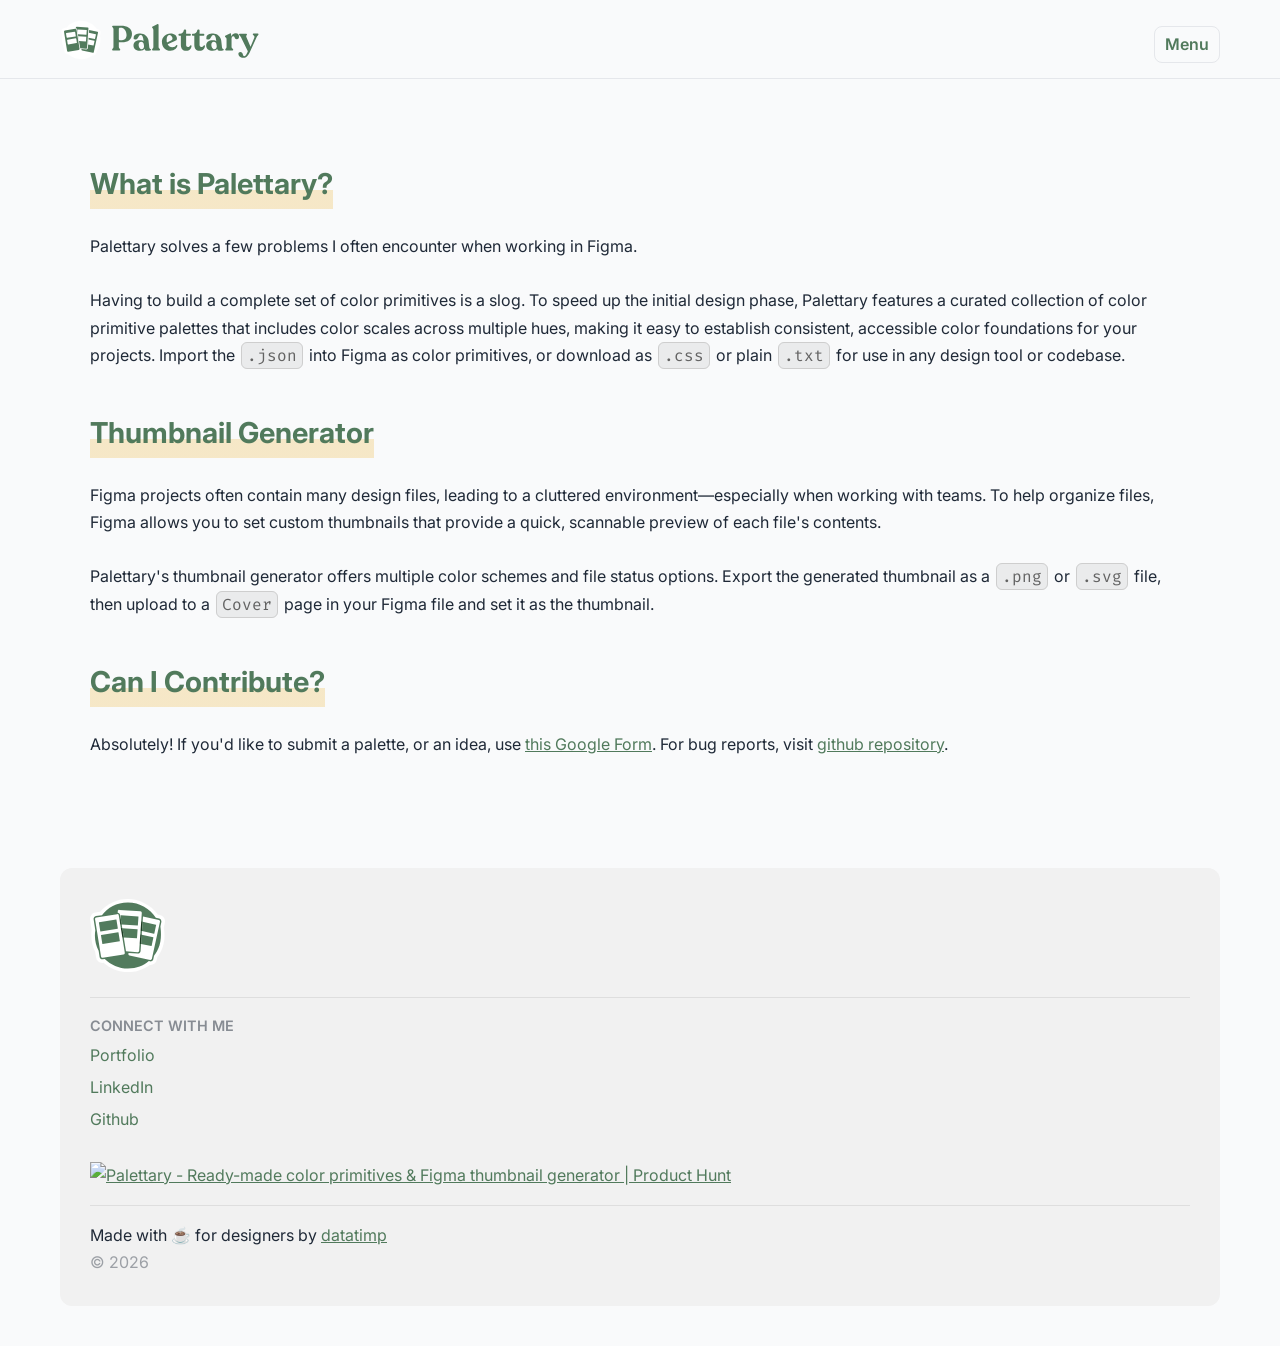
==== about.html @ 21e0adbf "menu visual changes" ====
<!DOCTYPE html>
<html lang="en">

<head>
    <!-- Google tag (gtag.js) -->
    <script async src="https://www.googletagmanager.com/gtag/js?id=G-CN30ZXQHMQ"></script>
    <script>
        window.dataLayer = window.dataLayer || [];
        function gtag() { dataLayer.push(arguments); }
        gtag('js', new Date());

        gtag('config', 'G-CN30ZXQHMQ');
    </script>
    <meta charset="UTF-8">
    <meta name="viewport" content="width=device-width, initial-scale=1.0">
    <title>Palettary - Color Primitives & Figma Thumbnail Generator</title>
    <link rel="stylesheet" href="src/css/about.css">
    <link rel="shortcut icon" type="image/png" href="src/assets/images/favicon.png">
</head>

<body>
    <header>
        <div class="container">
            <a href="https://datatimp.github.io/palettary"><img
                    src="src/assets/images/palettary-wordmark-brand-primary1b.svg"></a>
            <nav class="header-nav">
                <div class="nav-menu">
                    <span class="nav-trigger">
                        <span class="menu-text">Menu</span>
                        <span class="hamburger-icon">
                            <span></span>
                            <span></span>
                            <span></span>
                        </span>
                    </span>
                    <div class="nav-overlay"></div>
                    <div class="nav-dropdown">
                        <div class="nav-logo-wrapper">
                            <img src="src/assets/images/palettary-logo-brand-primary-square.svg" alt="Palettary Logo"
                                class="nav-logo">
                        </div>
                        <a href="index.html">Color Primitives</a>
                        <a href="figthumb.html">Thumbnail Generator</a>
                       <a href="https://www.figma.com/community/file/1599213625577905854/handoff-toolset"
                            target="_blank">Handoff
                            Toolset<svg class="external-link-icon" aria-hidden="true" focusable="false"
                                xmlns="http://www.w3.org/2000/svg" viewBox="0 0 18 18">
                                <path
                                    d="M0 14.75V4.75C0 4.02065 0.289939 3.32139 0.805664 2.80566C1.32139 2.28994 2.02065 2 2.75 2H8.75C9.16421 2 9.5 2.33579 9.5 2.75C9.5 3.16421 9.16421 3.5 8.75 3.5H2.75C2.41848 3.5 2.10063 3.63179 1.86621 3.86621C1.63179 4.10063 1.5 4.41848 1.5 4.75V14.75C1.5 15.0815 1.63179 15.3994 1.86621 15.6338C2.10063 15.8682 2.41848 16 2.75 16H12.75C13.0815 16 13.3994 15.8682 13.6338 15.6338C13.8682 15.3994 14 15.0815 14 14.75V8.75C14 8.33579 14.3358 8 14.75 8C15.1642 8 15.5 8.33579 15.5 8.75V14.75C15.5 15.4793 15.2101 16.1786 14.6943 16.6943C14.1786 17.2101 13.4793 17.5 12.75 17.5H2.75C2.02065 17.5 1.32139 17.2101 0.805664 16.6943C0.289939 16.1786 0 15.4793 0 14.75ZM17.5 5.75C17.5 6.16421 17.1642 6.5 16.75 6.5C16.3358 6.5 16 6.16421 16 5.75V2.56055L8.28027 10.2803C7.98738 10.5732 7.51262 10.5732 7.21973 10.2803C6.92683 9.98738 6.92683 9.51262 7.21973 9.21973L14.9395 1.5H11.75C11.3358 1.5 11 1.16421 11 0.75C11 0.335786 11.3358 0 11.75 0H16.75C17.1642 0 17.5 0.335786 17.5 0.75V5.75Z"
                                    />
                            </svg></a>
                        <a href="about.html">About</a>
                    </div>
                </div>
            </nav>
        </div>
    </header>

    <main class="container">

        <!--About Section-->
        <section class="about-section">
            <div class="about-wrapper">
                <div class="about-heading">
                    <h2 class="highlight-gold">What is Palettary?</h2>
                </div>
                <div class="about-body">
                    <p>Palettary solves a few problems I often encounter when working in Figma.</p>
                    <br />
                    <p>Having to build a complete set of color primitives is a slog. To speed up the initial design
                        phase, Palettary features a curated collection of color primitive palettes that includes color
                        scales across multiple hues, making it easy to establish consistent, accessible color
                        foundations for your projects.
                        Import the <code>.json</code> into Figma as color primitives, or download as <code>.css</code>
                        or plain <code>.txt</code> for use in any design tool or codebase.</p>
                </div>
                <div class="about-heading">
                    <h2 class="highlight-gold">Thumbnail Generator</h2>
                </div>
                <div class="about-body">
                    <p>Figma projects often contain many design files, leading to a cluttered environment—especially
                        when working with teams. To help organize files, Figma allows you to set custom thumbnails that
                        provide a quick, scannable preview of each file's contents.</p>
                    <br>
                    <p>Palettary's thumbnail generator offers multiple color schemes and file status options. Export the
                        generated thumbnail as a <code>.png</code> or <code>.svg</code> file, then upload to a
                        <code>Cover</code> page in your Figma file and set it as the thumbnail.
                    </p>
                </div>
                <div class="about-heading">
                    <h2 class="highlight-gold">Can I Contribute?</h2>
                </div>
                <div class="about-body">
                    <p>Absolutely! If you'd like to submit a palette, or an idea, use <a
                            href="https://forms.gle/xqpEMTbqkQMFyp1v6">this Google Form</a>. For bug reports, visit <a
                            href="https://github.com/datatimp/palettary">github repository</a>.

                    </p>
                </div>
            </div>
            </div>
        </section>

        <!--Footer Section-->
        <footer>
            <a href="#top"><img src="src/assets/images/palettary-logo-brand-primary-square.svg"></a>
            <div class="divider"></div>
            <div class="footer-cols">
                <div class="footer-col">
                    <div class="footer-col-head">
                        CONNECT WITH ME
                    </div>
                    <a class="footer-col-item" href="https://datatimp.github.io">Portfolio</a>
                    <a class="footer-col-item" href="https://www.linkedin.com/in/timothypevey/">LinkedIn</a>
                    <a class="footer-col-item" href="https://www.github.com/datatimp">Github</a>
                    <br />
                    <a href="https://www.producthunt.com/products/palettary?utm_source=badge-follow&utm_medium=badge&utm_source=badge-palettary"
                        target="_blank"><img
                            src="https://api.producthunt.com/widgets/embed-image/v1/follow.svg?product_id=1149439&theme=neutral"
                            alt="Palettary - Ready&#0045;made&#0032;color&#0032;primitives&#0032;&#0038;&#0032;Figma&#0032;thumbnail&#0032;generator | Product Hunt"
                            style="width: 250px; height: 54px;" width="250" height="54" /></a>
                </div>
            </div>
            <div class="divider"></div>
            <div class="authorship-data">
                <p>Made with ☕ for designers by <a href="https://datatimp.github.io">datatimp</a></p>
                <small style="opacity: 40%;">© 2026</small>
            </div>
        </footer>

    </main>

    <script src="src/js/common.js"></script>
</body>

</html>
---- src/css/about.css ----
/* Pull in common stylesheet */
@import url("common.css");

/*About Section*/
.about-section {
    margin-top: 40px;
    margin-bottom: 40px;
}

.about-wrapper {
    padding: 20px 30px 30px 30px;
    border-radius: 12px;
    color: var(--color-text-default-primary);
}

.about-heading h2 {
    color: var(--color-brand-primary);
    font-size: 1.8rem;
    padding-bottom: 1.5rem;
}

.about-body + .about-heading {
    margin-top: 2.5rem;
}

/* Responsive Design */
@media (max-width: 768px) {
    .about-heading h2 {
        font-size: 1.5rem;
    }
}
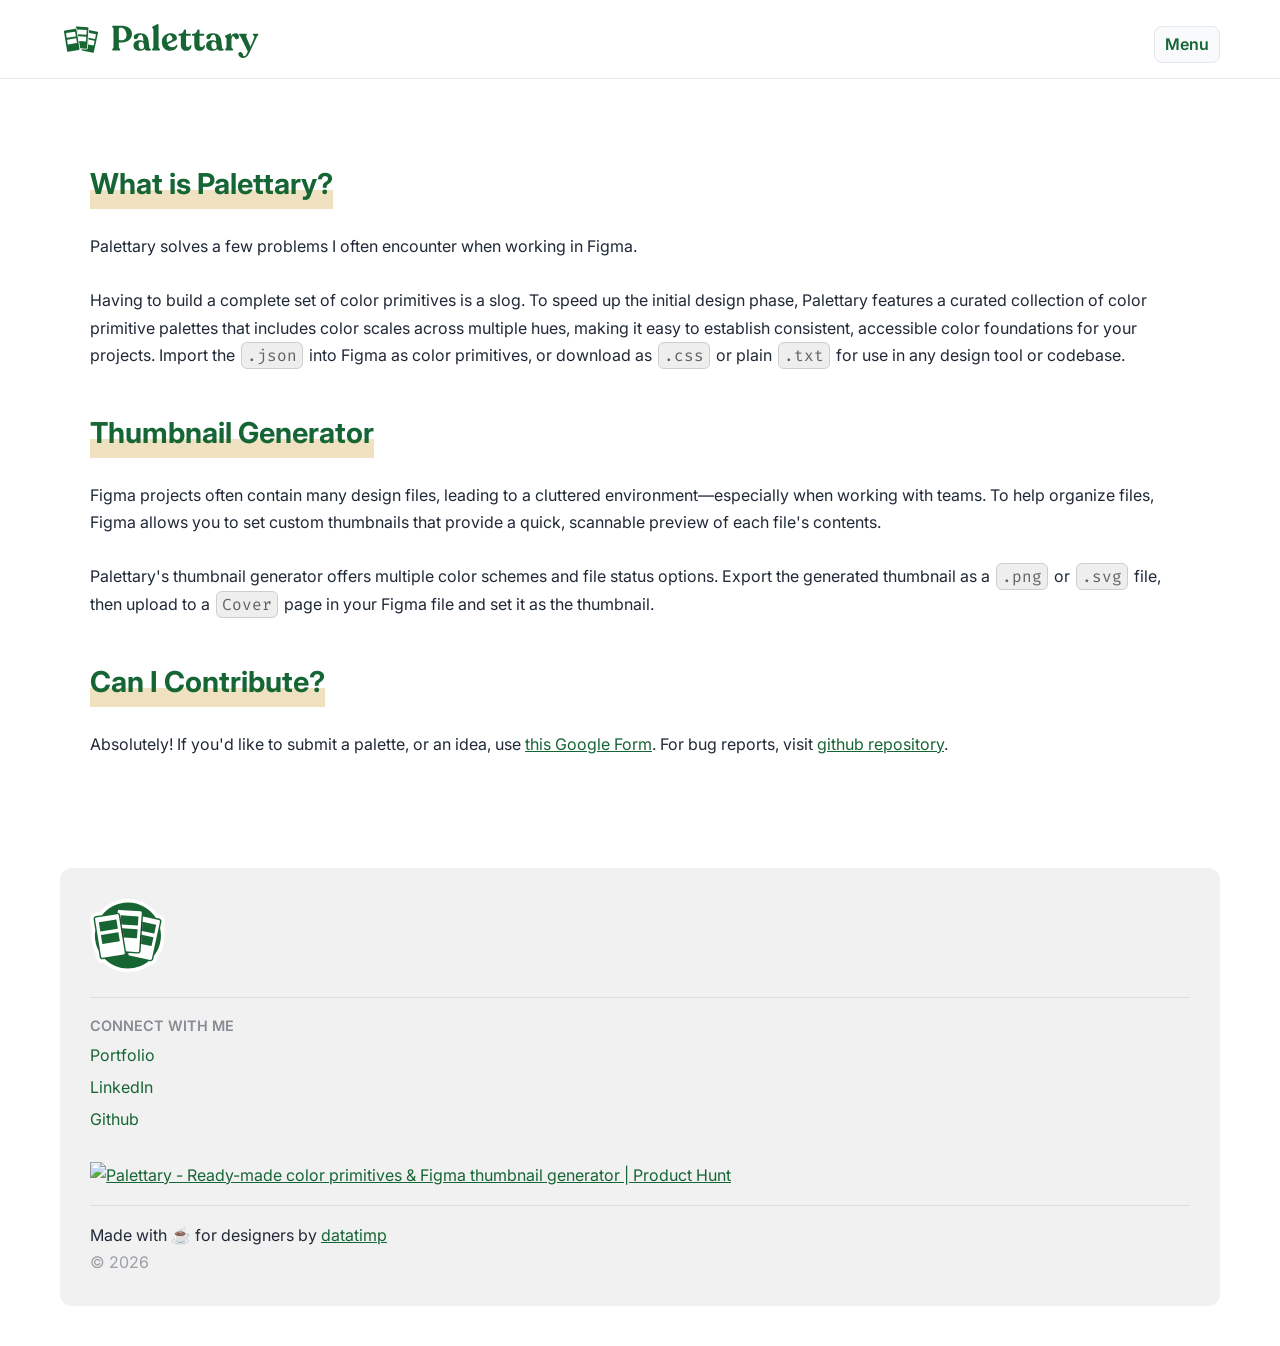
==== commit 8161d613: "hero section added to index.html" ====
--- a/about.html
+++ b/about.html
@@ -22,7 +22,7 @@
     <header>
         <div class="container">
             <a href="https://datatimp.github.io/palettary"><img
-                    src="src/assets/images/palettary-wordmark-brand-primary1b.svg"></a>
+                    src="src/assets/images/palettary-wordmark-logo-reversed.svg"></a>
             <nav class="header-nav">
                 <div class="nav-menu">
                     <span class="nav-trigger">
@@ -36,7 +36,7 @@
                     <div class="nav-overlay"></div>
                     <div class="nav-dropdown">
                         <div class="nav-logo-wrapper">
-                            <img src="src/assets/images/palettary-logo-brand-primary-square.svg" alt="Palettary Logo"
+                            <img src="src/assets/images/palettary-logo-square.svg" alt="Palettary Logo"
                                 class="nav-logo">
                         </div>
                         <a href="index.html">Color Primitives</a>
@@ -103,7 +103,7 @@
 
         <!--Footer Section-->
         <footer>
-            <a href="#top"><img src="src/assets/images/palettary-logo-brand-primary-square.svg"></a>
+            <a href="#top"><img src="src/assets/images/palettary-logo-square.svg"></a>
             <div class="divider"></div>
             <div class="footer-cols">
                 <div class="footer-col">
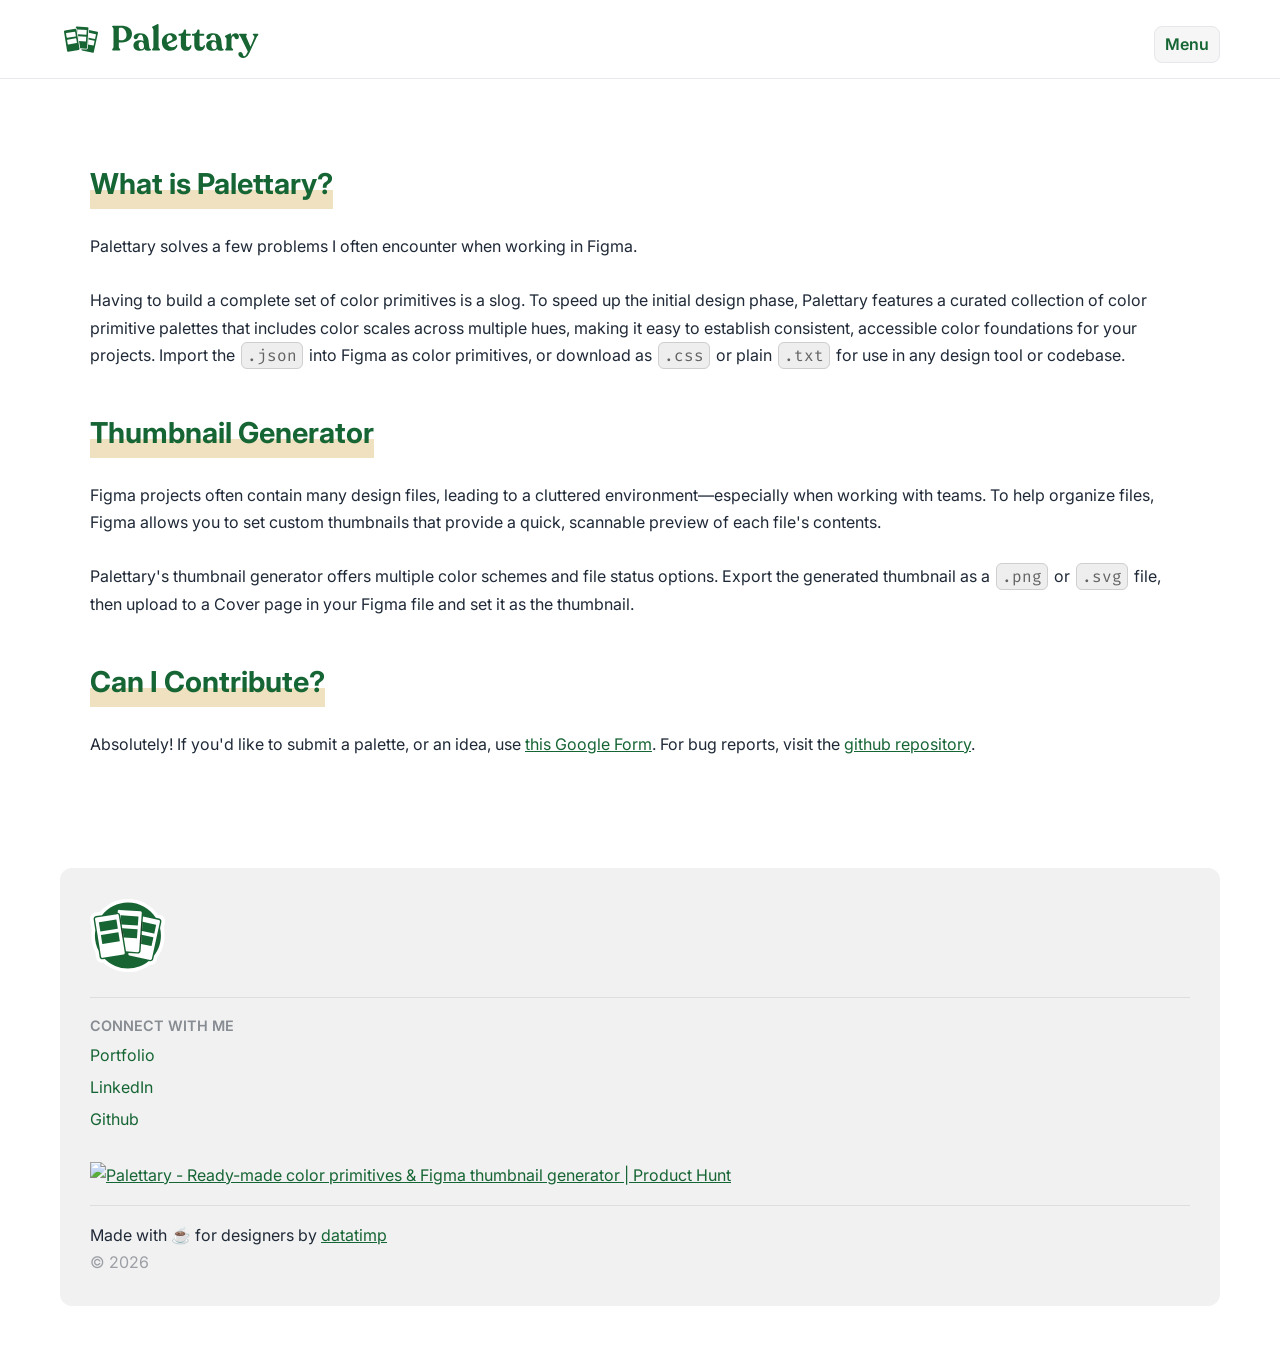
==== commit 7df4b007: "fixed typos" ====
--- a/about.html
+++ b/about.html
@@ -84,7 +84,7 @@
                     <br>
                     <p>Palettary's thumbnail generator offers multiple color schemes and file status options. Export the
                         generated thumbnail as a <code>.png</code> or <code>.svg</code> file, then upload to a
-                        <code>Cover</code> page in your Figma file and set it as the thumbnail.
+                        Cover page in your Figma file and set it as the thumbnail.
                     </p>
                 </div>
                 <div class="about-heading">
@@ -92,7 +92,7 @@
                 </div>
                 <div class="about-body">
                     <p>Absolutely! If you'd like to submit a palette, or an idea, use <a
-                            href="https://forms.gle/xqpEMTbqkQMFyp1v6">this Google Form</a>. For bug reports, visit <a
+                            href="https://forms.gle/xqpEMTbqkQMFyp1v6">this Google Form</a>. For bug reports, visit the <a
                             href="https://github.com/datatimp/palettary">github repository</a>.
 
                     </p>
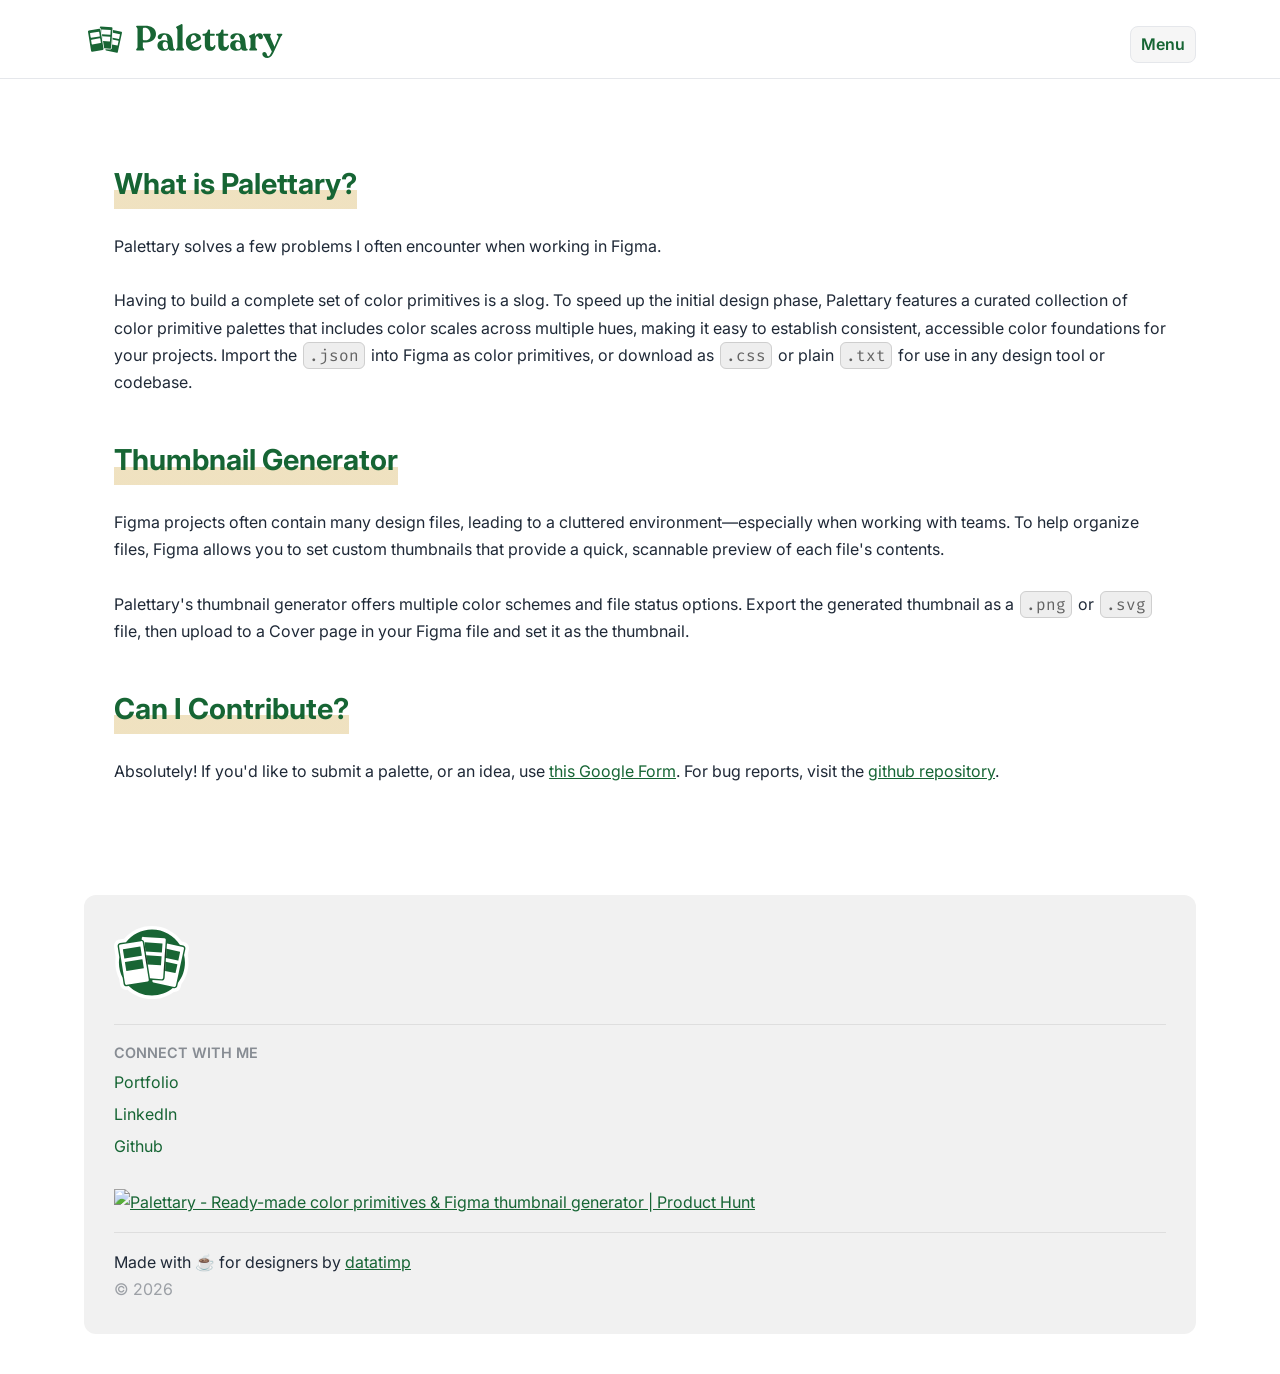
==== commit b68fa69d: "monochrome halftone to SVG tool added" ====
--- a/about.html
+++ b/about.html
@@ -40,6 +40,7 @@
                                 class="nav-logo">
                         </div>
                         <a href="index.html">Color Primitives</a>
+                        <a href="halftone.html">Halftone SVG</a>
                         <a href="figthumb.html">Thumbnail Generator</a>
                        <a href="https://www.figma.com/community/file/1599213625577905854/handoff-toolset"
                             target="_blank">Handoff
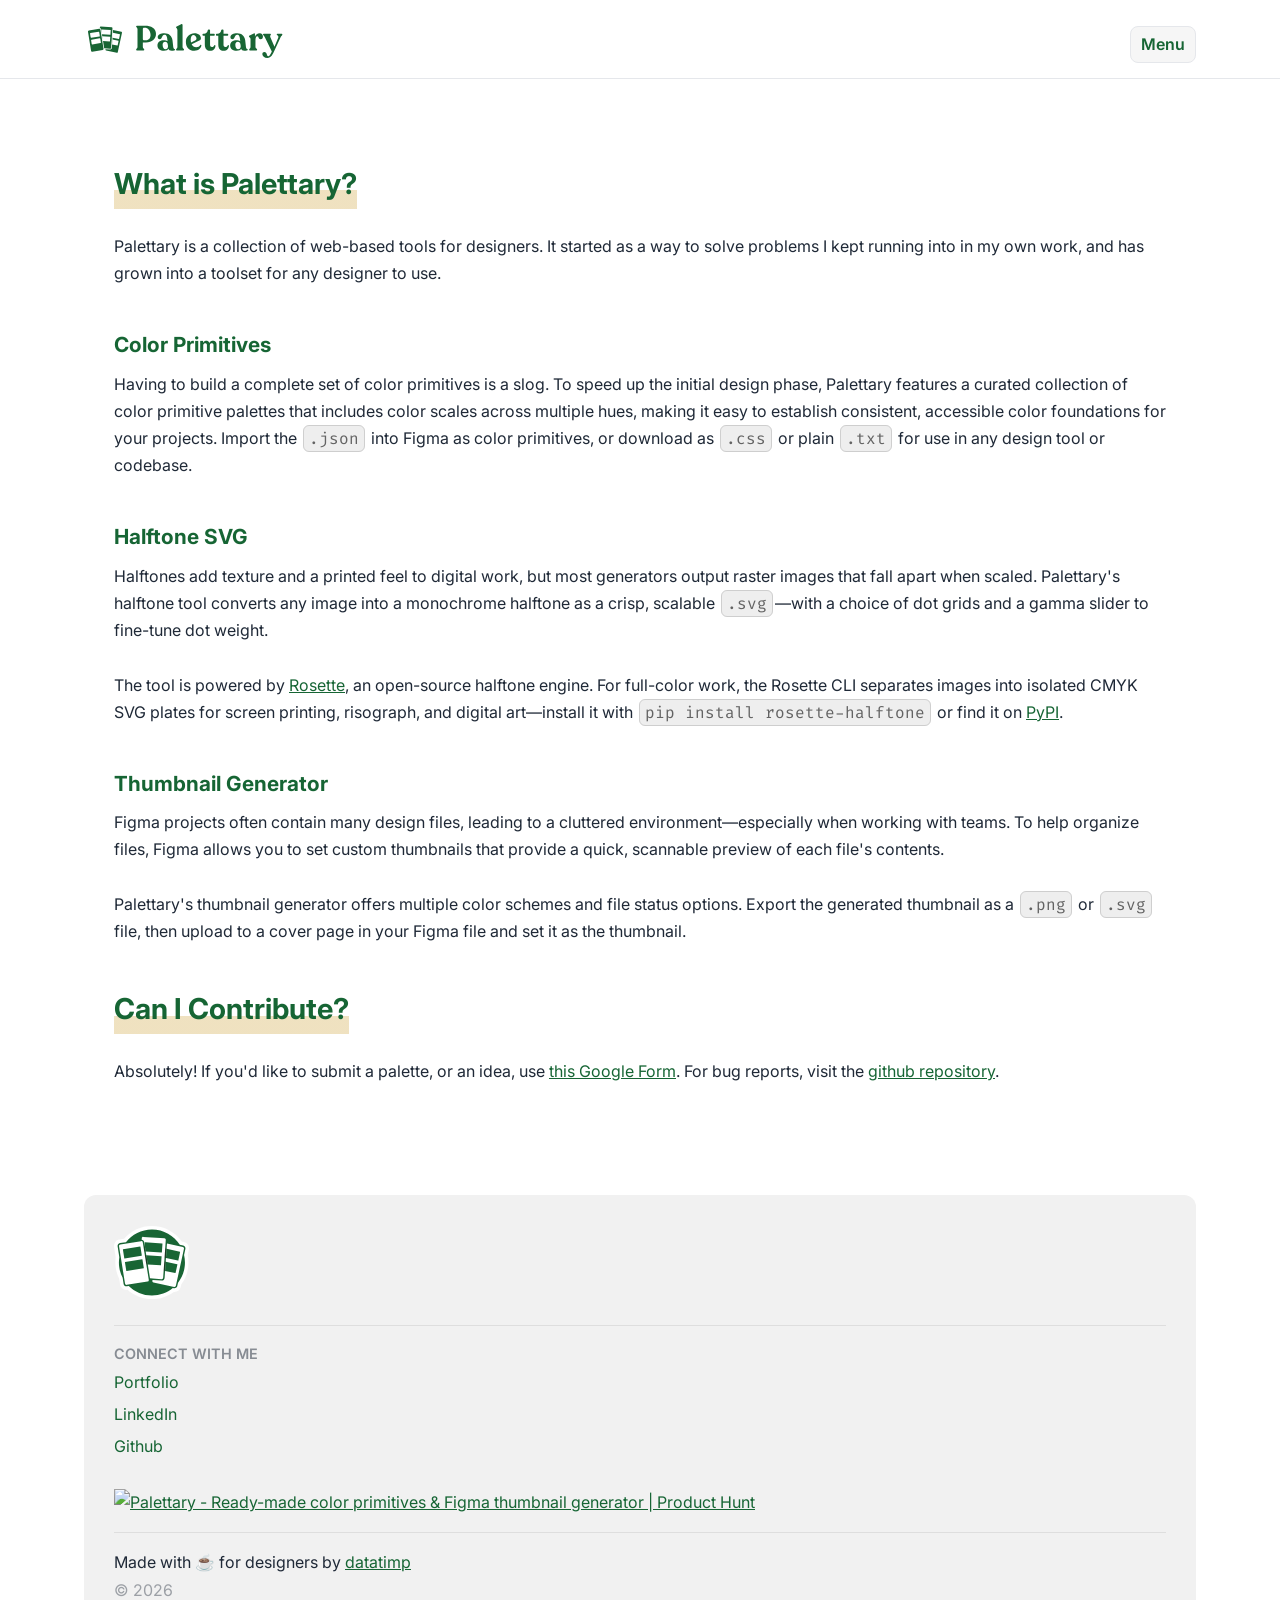
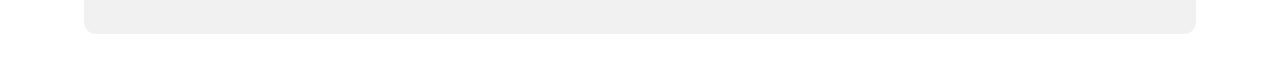
==== commit 1d00c8ff: "page title tag changes, about.html updates" ====
--- a/about.html
+++ b/about.html
@@ -13,7 +13,7 @@
     </script>
     <meta charset="UTF-8">
     <meta name="viewport" content="width=device-width, initial-scale=1.0">
-    <title>Palettary - Color Primitives & Figma Thumbnail Generator</title>
+    <title>Palettary - Web Tools for Designers</title>
     <link rel="stylesheet" href="src/css/about.css">
     <link rel="shortcut icon" type="image/png" href="src/assets/images/favicon.png">
 </head>
@@ -42,13 +42,12 @@
                         <a href="index.html">Color Primitives</a>
                         <a href="halftone.html">Halftone SVG</a>
                         <a href="figthumb.html">Thumbnail Generator</a>
-                       <a href="https://www.figma.com/community/file/1599213625577905854/handoff-toolset"
+                        <a href="https://www.figma.com/community/file/1599213625577905854/handoff-toolset"
                             target="_blank">Handoff
                             Toolset<svg class="external-link-icon" aria-hidden="true" focusable="false"
                                 xmlns="http://www.w3.org/2000/svg" viewBox="0 0 18 18">
                                 <path
-                                    d="M0 14.75V4.75C0 4.02065 0.289939 3.32139 0.805664 2.80566C1.32139 2.28994 2.02065 2 2.75 2H8.75C9.16421 2 9.5 2.33579 9.5 2.75C9.5 3.16421 9.16421 3.5 8.75 3.5H2.75C2.41848 3.5 2.10063 3.63179 1.86621 3.86621C1.63179 4.10063 1.5 4.41848 1.5 4.75V14.75C1.5 15.0815 1.63179 15.3994 1.86621 15.6338C2.10063 15.8682 2.41848 16 2.75 16H12.75C13.0815 16 13.3994 15.8682 13.6338 15.6338C13.8682 15.3994 14 15.0815 14 14.75V8.75C14 8.33579 14.3358 8 14.75 8C15.1642 8 15.5 8.33579 15.5 8.75V14.75C15.5 15.4793 15.2101 16.1786 14.6943 16.6943C14.1786 17.2101 13.4793 17.5 12.75 17.5H2.75C2.02065 17.5 1.32139 17.2101 0.805664 16.6943C0.289939 16.1786 0 15.4793 0 14.75ZM17.5 5.75C17.5 6.16421 17.1642 6.5 16.75 6.5C16.3358 6.5 16 6.16421 16 5.75V2.56055L8.28027 10.2803C7.98738 10.5732 7.51262 10.5732 7.21973 10.2803C6.92683 9.98738 6.92683 9.51262 7.21973 9.21973L14.9395 1.5H11.75C11.3358 1.5 11 1.16421 11 0.75C11 0.335786 11.3358 0 11.75 0H16.75C17.1642 0 17.5 0.335786 17.5 0.75V5.75Z"
-                                    />
+                                    d="M0 14.75V4.75C0 4.02065 0.289939 3.32139 0.805664 2.80566C1.32139 2.28994 2.02065 2 2.75 2H8.75C9.16421 2 9.5 2.33579 9.5 2.75C9.5 3.16421 9.16421 3.5 8.75 3.5H2.75C2.41848 3.5 2.10063 3.63179 1.86621 3.86621C1.63179 4.10063 1.5 4.41848 1.5 4.75V14.75C1.5 15.0815 1.63179 15.3994 1.86621 15.6338C2.10063 15.8682 2.41848 16 2.75 16H12.75C13.0815 16 13.3994 15.8682 13.6338 15.6338C13.8682 15.3994 14 15.0815 14 14.75V8.75C14 8.33579 14.3358 8 14.75 8C15.1642 8 15.5 8.33579 15.5 8.75V14.75C15.5 15.4793 15.2101 16.1786 14.6943 16.6943C14.1786 17.2101 13.4793 17.5 12.75 17.5H2.75C2.02065 17.5 1.32139 17.2101 0.805664 16.6943C0.289939 16.1786 0 15.4793 0 14.75ZM17.5 5.75C17.5 6.16421 17.1642 6.5 16.75 6.5C16.3358 6.5 16 6.16421 16 5.75V2.56055L8.28027 10.2803C7.98738 10.5732 7.51262 10.5732 7.21973 10.2803C6.92683 9.98738 6.92683 9.51262 7.21973 9.21973L14.9395 1.5H11.75C11.3358 1.5 11 1.16421 11 0.75C11 0.335786 11.3358 0 11.75 0H16.75C17.1642 0 17.5 0.335786 17.5 0.75V5.75Z" />
                             </svg></a>
                         <a href="about.html">About</a>
                     </div>
@@ -63,11 +62,16 @@
         <section class="about-section">
             <div class="about-wrapper">
                 <div class="about-heading">
-                    <h2 class="highlight-gold">What is Palettary?</h2>
+                    <h1 class="highlight-gold">What is Palettary?</h1>
                 </div>
                 <div class="about-body">
-                    <p>Palettary solves a few problems I often encounter when working in Figma.</p>
-                    <br />
+                    <p>Palettary is a collection of web-based tools for designers. It started as a way to solve problems I kept running into in my own work, and has grown into a toolset for any designer to use.</p>
+                </div>
+
+                <div class="about-heading">
+                    <h3>Color Primitives</h3>
+                </div>
+                <div class="about-body">
                     <p>Having to build a complete set of color primitives is a slog. To speed up the initial design
                         phase, Palettary features a curated collection of color primitive palettes that includes color
                         scales across multiple hues, making it easy to establish consistent, accessible color
@@ -75,30 +79,37 @@
                         Import the <code>.json</code> into Figma as color primitives, or download as <code>.css</code>
                         or plain <code>.txt</code> for use in any design tool or codebase.</p>
                 </div>
+                    
                 <div class="about-heading">
-                    <h2 class="highlight-gold">Thumbnail Generator</h2>
+                    <h3>Halftone SVG</h3>
                 </div>
                 <div class="about-body">
-                    <p>Figma projects often contain many design files, leading to a cluttered environment—especially
-                        when working with teams. To help organize files, Figma allows you to set custom thumbnails that
-                        provide a quick, scannable preview of each file's contents.</p>
+                    <p>Halftones add texture and a printed feel to digital work, but most generators output raster images that fall apart when scaled. Palettary's halftone tool converts any image into a monochrome halftone as a crisp, scalable <code>.svg</code>—with a choice of dot grids and a gamma slider to fine-tune dot weight.</p>
                     <br>
-                    <p>Palettary's thumbnail generator offers multiple color schemes and file status options. Export the
-                        generated thumbnail as a <code>.png</code> or <code>.svg</code> file, then upload to a
-                        Cover page in your Figma file and set it as the thumbnail.
+                    <p>The tool is powered by <a href="https://github.com/datatimp/rosette-halftone" target="_blank">Rosette</a>, an open-source halftone engine. For full-color work, the
+                    Rosette CLI separates images into isolated CMYK SVG plates for screen printing, risograph, and digital art—install it with <code>pip install rosette-halftone</code> or find it on <a href="https://pypi.org/project/rosette-halftone/" target="_blank">PyPI</a>.</p>
+                </div>
+
+                <div class="about-heading">
+                    <h3>Thumbnail Generator</h3>
+                </div>
+                <div class="about-body">
+                    <p>Figma projects often contain many design files, leading to a cluttered environment—especially when working with teams. To help organize files, Figma allows you to set custom thumbnails that provide a quick, scannable preview of each file's contents.</p>
+                    <br>
+                    <p>Palettary's thumbnail generator offers multiple color schemes and file status options. Export the generated thumbnail as a <code>.png</code> or <code>.svg</code> file, then upload to a cover page in your Figma file and set it as the thumbnail.
                     </p>
                 </div>
+
                 <div class="about-heading">
                     <h2 class="highlight-gold">Can I Contribute?</h2>
                 </div>
                 <div class="about-body">
                     <p>Absolutely! If you'd like to submit a palette, or an idea, use <a
-                            href="https://forms.gle/xqpEMTbqkQMFyp1v6">this Google Form</a>. For bug reports, visit the <a
-                            href="https://github.com/datatimp/palettary">github repository</a>.
+                            href="https://forms.gle/xqpEMTbqkQMFyp1v6">this Google Form</a>. For bug reports, visit the
+                        <a href="https://github.com/datatimp/palettary">github repository</a>.
 
                     </p>
                 </div>
-            </div>
             </div>
         </section>
 
--- a/src/css/about.css
+++ b/src/css/about.css
@@ -13,10 +13,17 @@
     color: var(--color-text-default-primary);
 }
 
+.about-heading h1,
 .about-heading h2 {
     color: var(--color-brand-primary);
     font-size: 1.8rem;
     padding-bottom: 1.5rem;
+}
+
+.about-heading h3 {
+    color: var(--color-brand-primary);
+    font-size: 1.3rem;
+    padding-bottom: 0.5rem;
 }
 
 .about-body + .about-heading {
@@ -25,6 +32,7 @@
 
 /* Responsive Design */
 @media (max-width: 768px) {
+    .about-heading h1,
     .about-heading h2 {
         font-size: 1.5rem;
     }
